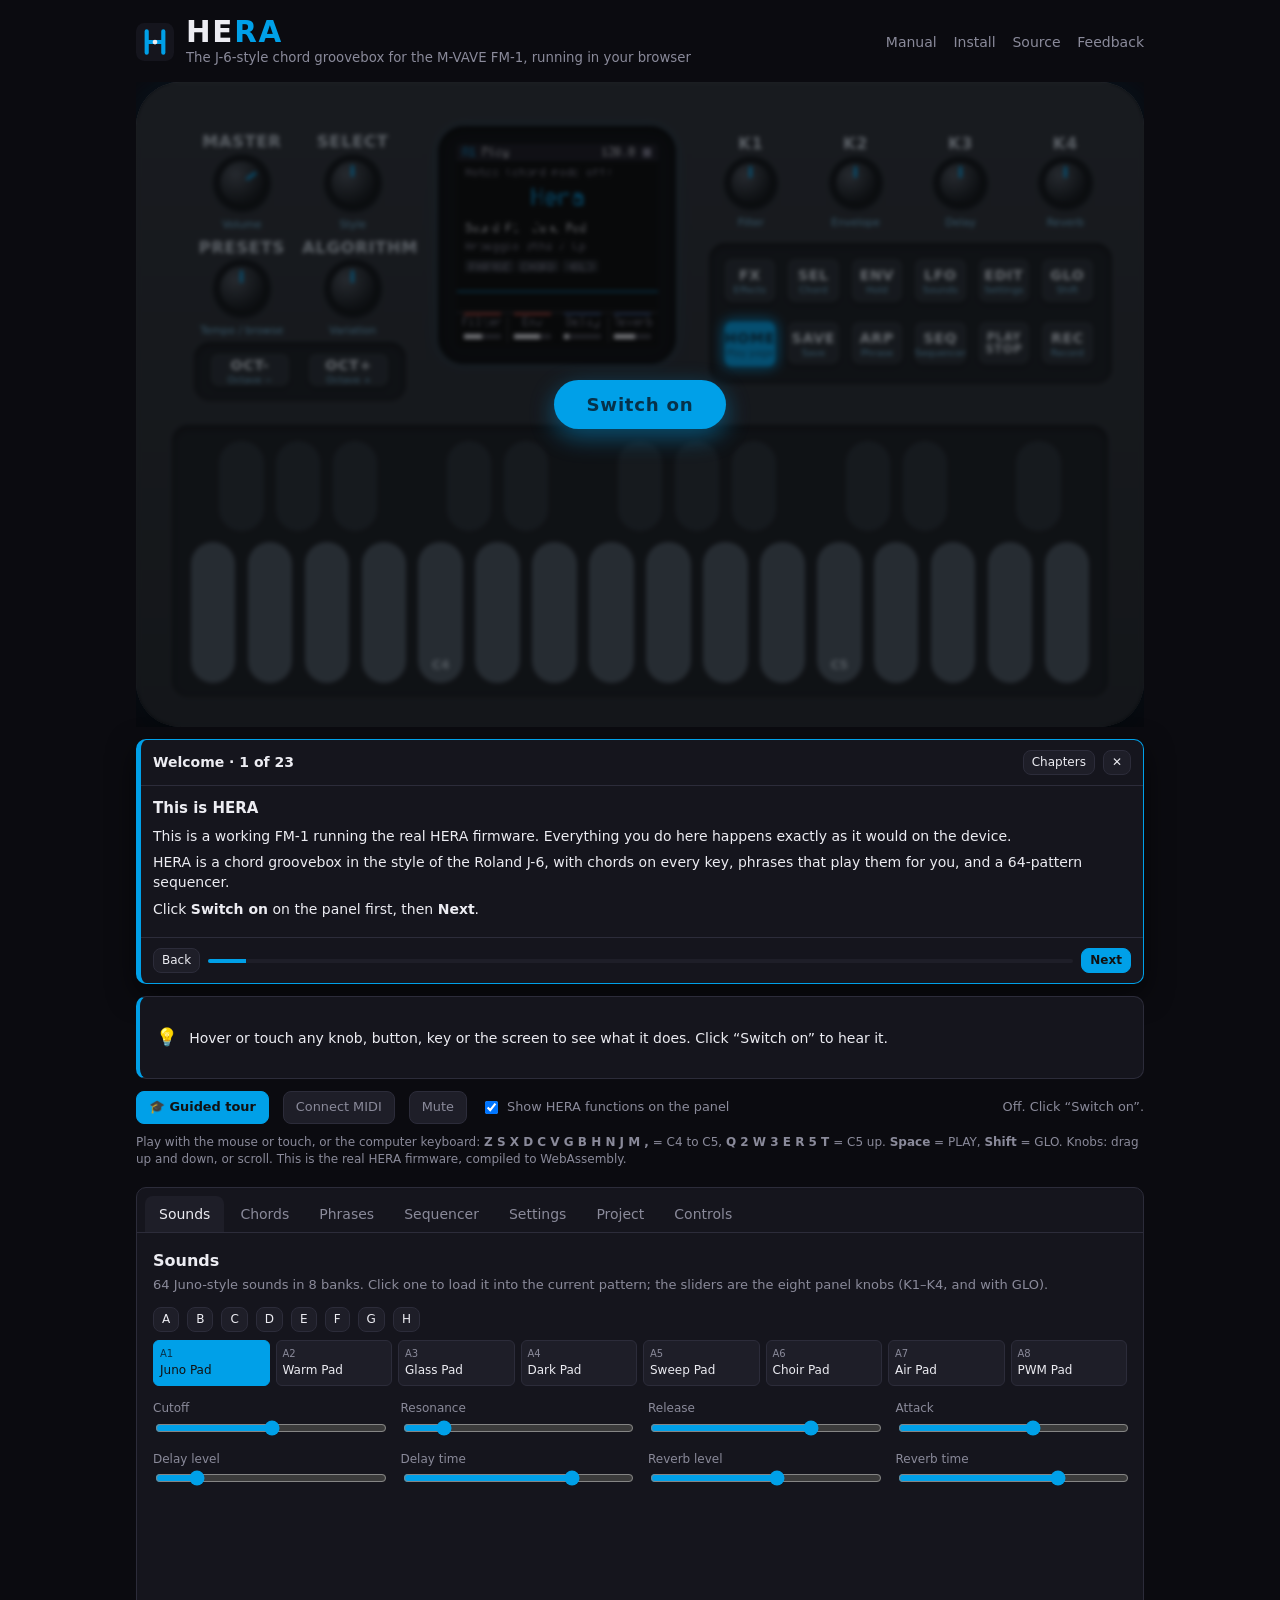
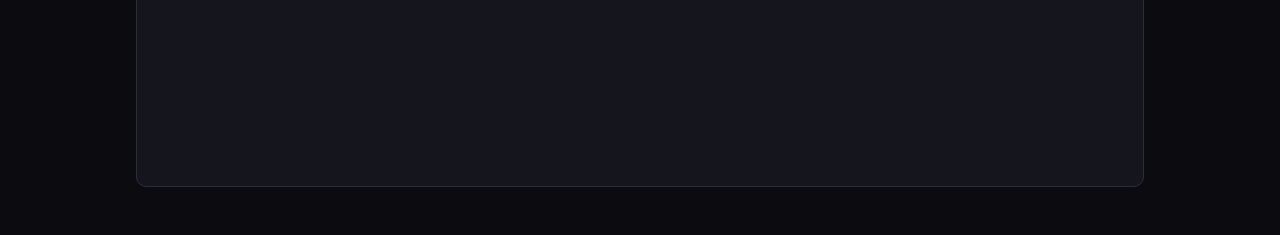
==== web/index.html @ a8ebc261 "Workbench: the hint banner has a fixed height, so the page no longer jumps between one and two lines" ====
<!doctype html>
<html lang="en">
<head>
<meta charset="utf-8">
<meta name="viewport" content="width=device-width, initial-scale=1">
<title>HERA Workbench</title>
<link rel="stylesheet" href="hera.css?v=d8fbde1">
<link rel="stylesheet" href="fm1.css?v=d8fbde1">
</head>
<body>
<main class="wb">
  <header class="site">
    <div class="brand">
      <img src="assets/logo.svg" width="38" height="38" alt="HERA logo">
      <div><h1>HE<span>RA</span></h1><p>The J-6-style chord groovebox for the M-VAVE FM-1, running in your browser</p></div>
    </div>
    <nav aria-label="Navigation">
      <a href="manual.html">Manual</a>
      <a href="install.html">Install</a>
      <a href="https://github.com/benbadio/hera-fm1" target="_blank" rel="noreferrer">Source</a>
      <a href="https://github.com/benbadio/hera-fm1/issues/new/choose" target="_blank" rel="noreferrer">Feedback</a>
    </nav>
  </header>

  <div class="devicebox">
    <div class="fm1" id="device" role="group" aria-label="M-VAVE FM-1, running HERA">
      <div class="start" id="start"><button id="btnStart" type="button">Switch on</button></div>
    </div>
  </div>

<div class="tour" id="tour">
    <div class="th"><b id="tourTitle">Guided tour</b><button class="btn small" id="tourMenu">Chapters</button><button class="btn small" id="tourClose">✕</button></div>
    <div class="tb" id="tourBody"></div>
    <div class="tf"><button class="btn small" id="tourPrev">Back</button><div class="prog"><i id="tourProg"></i></div><button class="btn small acc" id="tourNext">Next</button></div>
  </div>

  <div class="hint-banner" id="hintBanner"><span class="hint-icon">💡</span><span id="hintText"></span></div>

  <div class="bar">
    <button class="btn acc" id="tourBtn" type="button">🎓 Guided tour</button>
    <button class="btn" id="midiBtn" type="button">Connect MIDI</button>
    <button class="btn" id="muteBtn" type="button" aria-pressed="false">Mute</button>
    <label class="chk"><input type="checkbox" id="fnToggle" checked> Show HERA functions on the panel</label>
    <span id="devStatus" role="status">Off. Click “Switch on”.</span>
  </div>
  <p class="keys-help">Play with the mouse or touch, or the computer keyboard: <b>Z S X D C V G B H N J M ,</b> = C4 to C5, <b>Q 2 W 3 E R 5 T</b> = C5 up. <b>Space</b> = PLAY, <b>Shift</b> = GLO. Knobs: drag up and down, or scroll. This is the real HERA firmware, compiled to WebAssembly.</p>

  <section class="editor">
    <div class="tabs" id="tabs">
      <div class="tab on" data-pane="sounds">Sounds</div>
      <div class="tab" data-pane="chords">Chords</div>
      <div class="tab" data-pane="phrases">Phrases</div>
      <div class="tab" data-pane="seq">Sequencer</div>
      <div class="tab" data-pane="settings">Settings</div>
      <div class="tab" data-pane="project">Project</div>
      <div class="tab" data-pane="ref">Controls</div>
    </div>

    <div class="pane on" id="pane-sounds">
      <h2>Sounds</h2>
      <p class="hint">64 Juno-style sounds in 8 banks. Click one to load it into the current pattern; the sliders are the eight panel knobs (K1–K4, and with GLO).</p>
      <div class="toolbar" id="bankTabs"></div>
      <div class="grid8" id="soundGrid"></div>
      <div class="knobs8" id="knobs8"></div>
    </div>

    <div class="pane" id="pane-chords">
      <h2>Chord sets</h2>
      <p class="hint">All 100 J-6 chord sets. Pick a set, then click a chord to hear it (chord mode turns on).</p>
      <div class="toolbar">
        <button class="btn small" id="csPrev">◀</button>
        <select id="csSel"></select>
        <button class="btn small" id="csNext">▶</button>
        <span class="pill" id="csMode">CHORD off</span>
        <button class="btn small" id="csToggle">Chord mode on/off</button>
      </div>
      <div class="chordcards" id="chordCards"></div>
    </div>

    <div class="pane" id="pane-phrases">
      <h2>Phrases</h2>
      <p class="hint">9 styles × 12 variations. Styles 6–9 show the phrase itself, as measured from a J-6 (orange = accent).</p>
      <div class="toolbar">
        <span class="pill" id="phOn">PHRASE off</span>
        <button class="btn small" id="phToggle">Phrase on/off</button>
        <label>Held notes <select id="phSize"><option>1</option><option>2</option><option selected>3</option><option>4</option></select></label>
        <button class="btn small acc" id="phTry">Audition (C–E–G, 2 bars)</button>
      </div>
      <div class="stylelist" id="styleList"></div>
      <div class="varlist" id="varList"></div>
      <div class="roll" id="roll"></div>
    </div>

    <div class="pane" id="pane-seq">
      <h2>Sequencer</h2>
      <p class="hint">The current pattern's 64 steps. Click a step to edit it on the device (then play keys to enter notes, SEQ to finish).</p>
      <div class="toolbar">
        <button class="btn small acc" id="sqPlay">▶ / ■</button>
        <button class="btn small" id="sqRec">● REC</button>
        <button class="btn small" id="sqStop">Full stop</button>
        <label>Pattern <select id="patSel"></select></label>
        <label>Tempo <input type="number" id="tempo" min="40" max="300" step="0.1" style="width:80px"></label>
        <label>Last step <input type="number" id="last" min="1" max="64" style="width:60px"></label>
        <button class="btn small" id="sqSave">Save pattern</button>
        <button class="btn small" id="sqClear">Clear pattern</button>
      </div>
      <div class="steps" id="steps"></div>
    </div>

    <div class="pane" id="pane-settings">
      <h2>Settings</h2>
      <p class="hint">The same list as the device's settings page (EDIT).</p>
      <div class="setlist" id="setList"></div>
    </div>

    <div class="pane" id="pane-project">
      <h2>Project</h2>
      <p class="hint">The 64 patterns and the settings. Saved in this browser, or as a file.</p>
      <div class="toolbar">
        <button class="btn" id="prSave">Save in this browser</button>
        <button class="btn" id="prLoad">Load from this browser</button>
        <button class="btn" id="prExport">Export file (.hera)</button>
        <label class="btn">Import file<input type="file" id="prImport" accept=".hera" hidden></label>
        <button class="btn" id="prReset">Factory reset</button>
      </div>
      <div class="log" id="prLog">Nothing saved yet.</div>
      <h2 style="margin-top:18px">MIDI</h2>
      <p class="hint">Play the browser HERA from a MIDI keyboard, and send its notes and clock to another app or synth.</p>
      <div class="toolbar">
        <label>In <select id="midiIn"><option value="">(none)</option></select></label>
        <label>Out <select id="midiOut"><option value="">(none)</option></select></label>
      </div>
      <div class="log" id="midiLog">MIDI not connected.</div>
    </div>

    <div class="pane" id="pane-ref">
      <h2>Controls</h2>
      <p class="hint">Every control on the FM-1, as HERA uses it.</p>
      <table class="ref" id="refTable"></table>
    </div>
  </section>
</main>


<script type="module" src="hera.js?v=d8fbde1"></script>
</body>
</html>
---- web/hera.css ----
/* SPDX-License-Identifier: GPL-3.0-only */
:root {
  --bg: #0b0b10; --panel: #15151d; --panel2: #1e1e28; --line: #2c2c3a; --dim: #8a8a9a; --txt: #ececf2;
  --acc: #00a0e8; --accd: #344c84; --ok: #d8c05c; --rec: #c43e30;
  /* the J-6's blue leads; the rest are the Juno-60 panel's section and button colours */
  --jblue: #4a6298; --jred: #c43e30; --jyel: #d8c05c; --jorg: #d88010; --jcream: #d8d0a8; --key-w: #d8d8de; --key-b: #16161c;
  --radius: 10px;
}
* { box-sizing: border-box; }
html, body { margin: 0; background: var(--bg); color: var(--txt); font: 14px/1.45 system-ui, -apple-system, "Segoe UI", sans-serif; }
a { color: var(--acc); }
button { font: inherit; color: inherit; }
header.top { display: flex; align-items: center; gap: 12px; padding: 10px 16px; border-bottom: 1px solid var(--line); background: var(--panel); position: sticky; top: 0; z-index: 20; flex-wrap: wrap; }
header.top h1 { font-size: 18px; margin: 0; letter-spacing: 2px; }
header.top h1 span { color: var(--acc); }
header.top .sub { color: var(--dim); font-size: 12px; }
header.top .spacer { flex: 1; }
.btn { background: var(--panel2); border: 1px solid var(--line); border-radius: 8px; padding: 6px 12px; cursor: pointer; }
.btn:hover { border-color: var(--acc); }
.btn.acc { background: var(--acc); color: #111; border-color: var(--acc); font-weight: 600; }
.btn.small { padding: 3px 8px; font-size: 12px; }
.pill { display: inline-block; padding: 1px 8px; border-radius: 9px; background: var(--panel2); color: var(--dim); font-size: 12px; }
.pill.on { background: var(--ok); color: #111; }

/* ---- the editor ---- */
.editor { background: var(--panel); border: 1px solid var(--line); border-radius: var(--radius); min-height: 600px; }
.tabs { display: flex; gap: 2px; padding: 8px 8px 0; border-bottom: 1px solid var(--line); flex-wrap: wrap; }
.tab { padding: 8px 14px; cursor: pointer; border-radius: 8px 8px 0 0; color: var(--dim); }
.tab.on { background: var(--panel2); color: var(--txt); }
.pane { display: none; padding: 16px; }
.pane.on { display: block; }
.pane h2 { margin: 0 0 4px; font-size: 16px; }
.pane p.hint { color: var(--dim); margin: 0 0 12px; font-size: 13px; }
.grid8 { display: grid; grid-template-columns: repeat(8, 1fr); gap: 6px; }
.cell { background: var(--panel2); border: 1px solid var(--line); border-radius: 6px; padding: 6px; cursor: pointer; font-size: 12px; min-height: 34px; }
.cell:hover { border-color: var(--acc); }
.cell.on { background: var(--acc); color: #111; border-color: var(--acc); }
.cell.play { box-shadow: inset 0 0 0 2px var(--ok); }
.cell.off { opacity: .35; }
.cell .n { color: var(--dim); font-size: 10px; }
.cell.on .n { color: #06324a; }
.knobs8 { display: grid; grid-template-columns: repeat(4, 1fr); gap: 10px 16px; margin-top: 14px; }
.knobs8 label { font-size: 12px; color: var(--dim); display: block; }
.knobs8 input { width: 100%; accent-color: var(--acc); }
.chordcards { display: grid; grid-template-columns: repeat(6, 1fr); gap: 8px; margin-top: 12px; }
.ccard { background: var(--panel2); border: 1px solid var(--line); border-radius: 8px; padding: 8px; cursor: pointer; text-align: center; }
.ccard.black { background: #101016; }
.ccard.on { border-color: var(--acc); box-shadow: 0 0 0 1px var(--acc); }
.ccard .k { font-size: 11px; color: var(--dim); }
.ccard .c { font-size: 15px; font-weight: 600; margin: 2px 0; }
.ccard .nn { font-size: 10px; color: var(--dim); }
select, input[type=number] { background: var(--panel2); color: var(--txt); border: 1px solid var(--line); border-radius: 6px; padding: 5px 8px; font: inherit; }
.roll { background: var(--panel2); border-radius: 8px; height: 110px; position: relative; overflow: hidden; margin-top: 10px; }
.roll .ev { position: absolute; height: 18px; border-radius: 3px; background: var(--txt); }
.roll .ev.acc { background: var(--jorg); }
.roll .beat { position: absolute; top: 0; bottom: 0; width: 1px; background: var(--line); }
.stylelist { display: grid; grid-template-columns: repeat(3, 1fr); gap: 6px; }
.varlist { display: grid; grid-template-columns: repeat(4, 1fr); gap: 6px; margin-top: 10px; }
.steps { display: grid; grid-template-columns: repeat(16, 1fr); gap: 4px; margin-top: 10px; }
.steps .cell { min-height: 46px; padding: 3px; text-align: center; font-size: 11px; }
.setlist { display: grid; grid-template-columns: 1fr auto; gap: 4px 12px; align-items: center; max-width: 520px; }
.setlist .grp { grid-column: 1 / -1; color: var(--jcream); font-size: 12px; letter-spacing: 1px; margin-top: 10px; }
.setlist .val { display: flex; gap: 6px; align-items: center; }
.setlist .val b { min-width: 120px; text-align: right; font-weight: 500; }
.toolbar { display: flex; gap: 8px; flex-wrap: wrap; align-items: center; margin-bottom: 8px; }
.log { font: 12px ui-monospace, Menlo, monospace; color: var(--dim); background: var(--panel2); border-radius: 6px; padding: 8px; max-height: 140px; overflow: auto; }

/* ---- the tour ---- */
.tour { margin: 12px 0; background: var(--panel); border: 1px solid var(--acc); border-left-width: 5px; border-radius: 10px; box-shadow: 0 10px 28px #0009; display: none; }
.tour.on { display: block; }
.tour .th { display: flex; align-items: center; gap: 8px; padding: 10px 12px; border-bottom: 1px solid var(--line); }
.tour .th b { flex: 1; }
.tour .tb { padding: 12px; }
.tour .tb h3 { margin: 0 0 6px; font-size: 15px; }
.tour .tb p { margin: 6px 0; }
.tour .tb kbd { background: var(--panel2); border: 1px solid var(--line); border-radius: 4px; padding: 0 5px; font-size: 12px; }
.tour .tf { display: flex; gap: 8px; align-items: center; padding: 10px 12px; border-top: 1px solid var(--line); }
.tour .tf .prog { flex: 1; height: 4px; background: var(--panel2); border-radius: 2px; overflow: hidden; }
.tour .tf .prog i { display: block; height: 100%; background: var(--acc); }
.tour .done { color: var(--jyel); font-weight: 600; }
.chapters { display: grid; grid-template-columns: 1fr 1fr; gap: 4px; margin-top: 8px; }
.chapters button { text-align: left; background: var(--panel2); border: 1px solid var(--line); border-radius: 6px; padding: 4px 6px; font-size: 12px; cursor: pointer; }
.chapters button.ok { border-color: var(--jyel); }
table.ref { border-collapse: collapse; width: 100%; font-size: 13px; }
table.ref td, table.ref th { border-bottom: 1px solid var(--line); padding: 6px 8px; text-align: left; vertical-align: top; }
table.ref th { color: var(--acc); font-weight: 600; }

/* Juno-60 section bars over the panel knobs: VCF/ENV red for the filter and envelope, chorus blue for the effects */
#enc2 .label, #enc3 .label { border-top: 3px solid var(--jred); padding-top: 2px; }
#enc4 .label, #enc5 .label { border-top: 3px solid var(--jblue); padding-top: 2px; }
.ccard.on { border-color: var(--acc); }

/* ---- the Workbench page ---- */
main.wb { max-width: 1040px; margin: 0 auto; padding: 16px 16px 48px; }
header.site { display: flex; flex-wrap: wrap; align-items: center; gap: .4rem 1.2rem; margin: 0 0 14px; }
header.site .brand { display: flex; align-items: center; gap: 12px; }
header.site h1 { font-size: 2.1rem; line-height: 1.1; margin: 0; letter-spacing: .06em; }
header.site h1 span { color: var(--acc); }
header.site p { margin: 0; color: var(--dim); font-size: .95rem; }
header.site nav { margin-left: auto; display: flex; gap: 1.2rem; }
header.site nav a { color: var(--dim); text-decoration: none; font-weight: 500; }
header.site nav a:hover { color: var(--acc); }
.hint-banner { display: flex; align-items: center; gap: .8rem; background: var(--panel); border: 1px solid var(--line); border-left: 4px solid var(--acc); border-radius: 10px; padding: 11px 16px; margin: 12px 0; height: calc(3 * 1.45em + 22px); overflow: hidden; }   /* a fixed height: three lines, so a longer hint never moves the page */
.hint-icon { font-size: 1.25rem; flex-shrink: 0; }
.bar { display: flex; flex-wrap: wrap; gap: .5rem 1rem; align-items: center; color: var(--dim); font-size: .92rem; }
.bar .chk { display: inline-flex; gap: 6px; align-items: center; cursor: pointer; }
.bar #devStatus { margin-left: auto; font-variant-numeric: tabular-nums; }
.btn[aria-pressed="true"] { background: var(--acc); color: #06324a; border-color: var(--acc); font-weight: 600; }
.keys-help { color: var(--dim); font-size: 12px; margin: 10px 0 18px; }
@media (max-width: 700px) { header.site nav { margin-left: 0; } }
@media (max-width: 700px) { .hint-banner { height: calc(6 * 1.45em + 22px); } }
---- web/fm1.css ----
/* SPDX-License-Identifier: GPL-3.0-only */
/* The virtual FM-1: the faceplate in the real layout (1000 x 640 units, scaled to the page width).
   Every size is in container units (1 unit = 0.1cqw), so text and controls scale together. */
.devicebox { overflow-x: auto; overscroll-behavior-x: contain; }
.fm1 { position: relative; width: 100%; min-width: 640px; aspect-ratio: 1000 / 640; container-type: inline-size;
  background: linear-gradient(180deg, #2c3037, #22252b); border-radius: 4.4% / 6.9%; user-select: none; -webkit-user-select: none;
  -webkit-touch-callout: none; touch-action: manipulation;
  box-shadow: 0 18px 50px #000c, 0 0 35px #00a0e81f, inset 0 1px 2px #ffffff14; }
.fm1 > * { position: absolute; }
.fm1 .tray { background: #181b20; border-radius: 1.6cqw; box-shadow: inset 0 .2cqw .6cqw #0009; }
.fm1 .bezel { background: #0a0c0f; border-radius: 2.6cqw; box-shadow: inset 0 .2cqw .8cqw #000, 0 0 1.6cqw #00a0e81f; }
.fm1 canvas#screen { width: 20cqw; height: 20cqw; image-rendering: pixelated; background: #000; border-radius: .4cqw; display: block; }
.fm1 .hw { font: 600 1.6cqw/1 "Barlow Semi Condensed", "Arial Narrow", system-ui, sans-serif; letter-spacing: .05em; color: #c4cdd8; text-align: center; white-space: nowrap; pointer-events: none; }
.fm1 .fn { font: 500 1.05cqw/1 system-ui, sans-serif; color: #6fb6dc; text-align: center; white-space: nowrap; pointer-events: none; }
.fm1.nofn .fn { display: none; }
.fm1 .knob { cursor: ns-resize; touch-action: none; border-radius: 50%; background: radial-gradient(circle at 35% 30%, #4a505a, #14171b 70%); border: .2cqw solid #0a0c0f; box-shadow: 0 0 0 .5cqw #101317, 0 .3cqw .6cqw #000a; }
.fm1 .knob::after { content: ""; position: absolute; left: 50%; top: 9%; width: .3cqw; height: 28%; margin-left: -.15cqw; background: var(--acc); border-radius: .2cqw; transform: rotate(var(--rot, 0deg)); transform-origin: 50% 146%; }
.fm1 .cap { position: absolute; inset: 0; border-radius: .9cqw; background: #272c33; border: .15cqw solid #0a0c0f; cursor: pointer; touch-action: none;
  box-shadow: inset 0 -.3cqw 0 #0006; display: flex; flex-direction: column; align-items: center; justify-content: center; gap: .3cqw; }
.fm1 .cap .hw { color: #d7dee7; font-size: 1.4cqw; }
.fm1 .cap .fn { font-size: .95cqw; }
.fm1 .cap.two .hw { font-size: 1.15cqw; }
.fm1 .cap.lit { background: var(--acc); box-shadow: 0 0 1.2cqw var(--acc); }
.fm1 .cap.lit .hw { color: #06324a; } .fm1 .cap.lit .fn { color: #0b4d70; }
.fm1 .cap.down { transform: translateY(.1cqw); box-shadow: none; filter: brightness(1.2); }
.fm1 .key { position: absolute; cursor: pointer; touch-action: none; }
.fm1 .key.w { background: #4a5560; border-radius: 2.2cqw; }
.fm1 .key.b { background: #262d34; border-radius: 2.2cqw; z-index: 2; }
.fm1 .key.w.lit { background: #8fd0f0; box-shadow: 0 0 1cqw #00a0e888; } .fm1 .key.b.lit { background: #1c86bd; box-shadow: 0 0 1cqw #00a0e888; }
.fm1 .key.w.down { background: #00a0e8; } .fm1 .key.b.down { background: #48b4ea; }
.fm1 .key .kl { position: absolute; bottom: 1.2cqw; width: 100%; text-align: center; font: 600 1.2cqw/1 system-ui, sans-serif; color: #aebac6; pointer-events: none; }
.fm1 .key.w.lit .kl, .fm1 .key.w.down .kl { color: #06324a; }
.fm1 .tour-target { outline: .35cqw solid var(--acc); outline-offset: .4cqw; animation: pulse 1.2s infinite; }
.start { inset: 0; display: grid; place-items: center; background: #0a0b0d8c; backdrop-filter: blur(2px); border-radius: 4.4% / 6.9%; z-index: 50; }
.start[hidden] { display: none !important; }
.start button { font: 700 1.3rem system-ui, sans-serif; letter-spacing: .04em; padding: .75em 1.8em; border-radius: 999px; border: 0; background: var(--acc); color: #06324a; cursor: pointer; box-shadow: 0 8px 24px #00a0e873; }
.start button:hover { filter: brightness(1.1); }
@container (max-width: 760px) { .fm1 .fn { display: none; } }
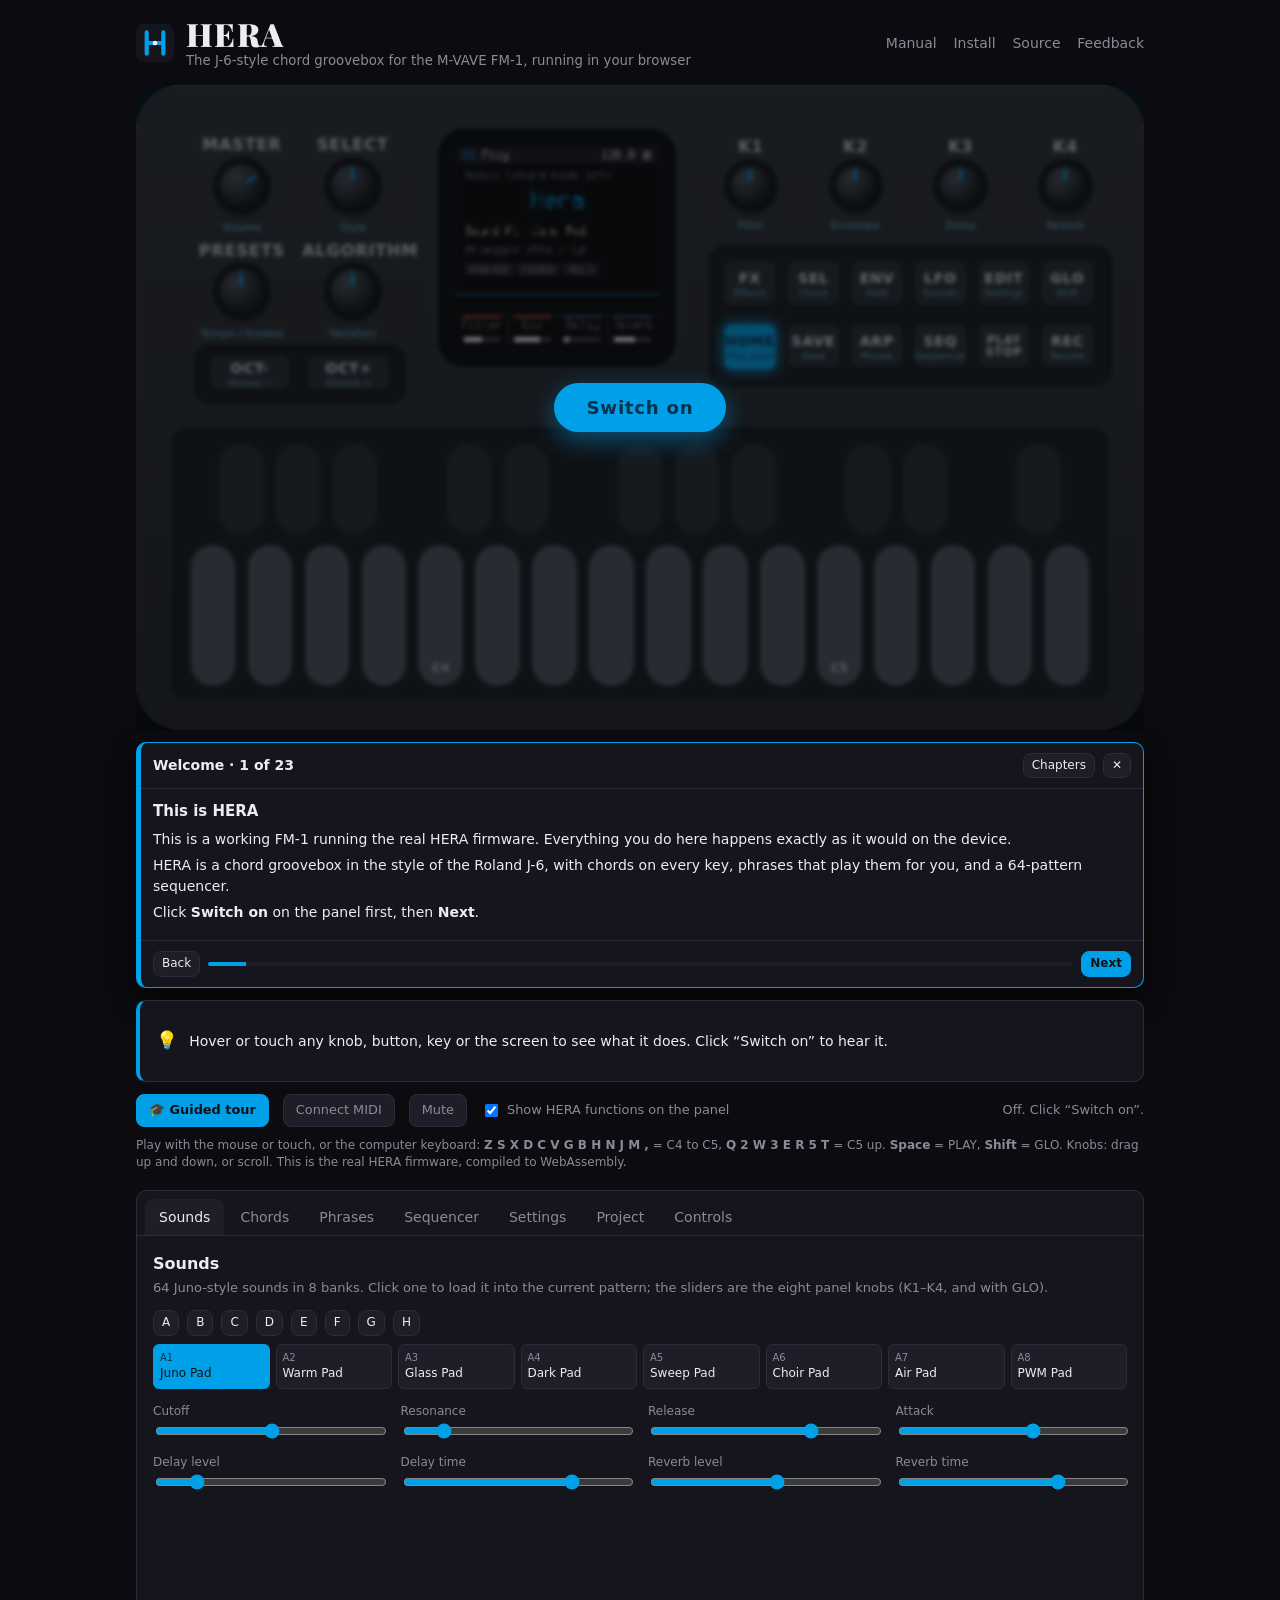
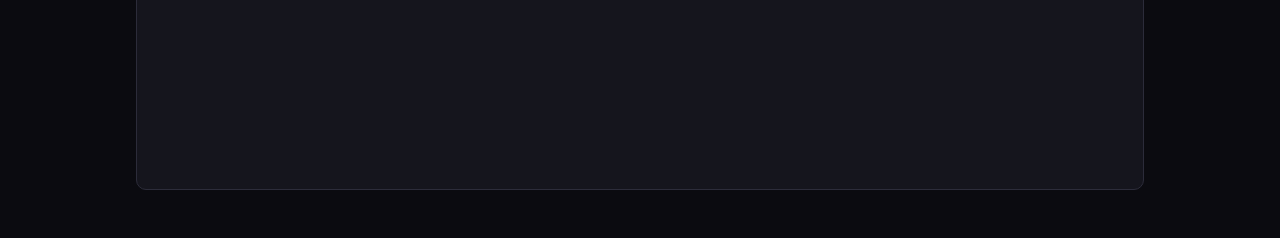
==== commit 81b67bea: "Docs: a user-facing README, GUIDE.md, HERA.md (manual and version history), BUILDING.md, docs/MIDI.m" ====
--- a/web/index.html
+++ b/web/index.html
@@ -4,15 +4,17 @@
 <meta charset="utf-8">
 <meta name="viewport" content="width=device-width, initial-scale=1">
 <title>HERA Workbench</title>
-<link rel="stylesheet" href="hera.css?v=d8fbde1">
-<link rel="stylesheet" href="fm1.css?v=d8fbde1">
+<link rel="preconnect" href="https://fonts.googleapis.com"><link rel="preconnect" href="https://fonts.gstatic.com" crossorigin>
+<link rel="stylesheet" href="https://fonts.googleapis.com/css2?family=Playfair+Display:wght@800;900&display=swap">
+<link rel="stylesheet" href="hera.css?v=09783e1">
+<link rel="stylesheet" href="fm1.css?v=09783e1">
 </head>
 <body>
 <main class="wb">
   <header class="site">
     <div class="brand">
       <img src="assets/logo.svg" width="38" height="38" alt="HERA logo">
-      <div><h1>HE<span>RA</span></h1><p>The J-6-style chord groovebox for the M-VAVE FM-1, running in your browser</p></div>
+      <div><h1>HERA</h1><p>The J-6-style chord groovebox for the M-VAVE FM-1, running in your browser</p></div>
     </div>
     <nav aria-label="Navigation">
       <a href="manual.html">Manual</a>
@@ -142,6 +144,6 @@
 </main>
 
 
-<script type="module" src="hera.js?v=d8fbde1"></script>
+<script type="module" src="hera.js?v=09783e1"></script>
 </body>
 </html>
--- a/web/hera.css
+++ b/web/hera.css
@@ -11,8 +11,7 @@
 a { color: var(--acc); }
 button { font: inherit; color: inherit; }
 header.top { display: flex; align-items: center; gap: 12px; padding: 10px 16px; border-bottom: 1px solid var(--line); background: var(--panel); position: sticky; top: 0; z-index: 20; flex-wrap: wrap; }
-header.top h1 { font-size: 18px; margin: 0; letter-spacing: 2px; }
-header.top h1 span { color: var(--acc); }
+header.top h1 { font-size: 22px; margin: 0; letter-spacing: 1px; }
 header.top .sub { color: var(--dim); font-size: 12px; }
 header.top .spacer { flex: 1; }
 .btn { background: var(--panel2); border: 1px solid var(--line); border-radius: 8px; padding: 6px 12px; cursor: pointer; }
@@ -94,8 +93,7 @@
 main.wb { max-width: 1040px; margin: 0 auto; padding: 16px 16px 48px; }
 header.site { display: flex; flex-wrap: wrap; align-items: center; gap: .4rem 1.2rem; margin: 0 0 14px; }
 header.site .brand { display: flex; align-items: center; gap: 12px; }
-header.site h1 { font-size: 2.1rem; line-height: 1.1; margin: 0; letter-spacing: .06em; }
-header.site h1 span { color: var(--acc); }
+header.site h1 { margin: 0; letter-spacing: .04em; }
 header.site p { margin: 0; color: var(--dim); font-size: .95rem; }
 header.site nav { margin-left: auto; display: flex; gap: 1.2rem; }
 header.site nav a { color: var(--dim); text-decoration: none; font-weight: 500; }
@@ -109,3 +107,7 @@
 .keys-help { color: var(--dim); font-size: 12px; margin: 10px 0 18px; }
 @media (max-width: 700px) { header.site nav { margin-left: 0; } }
 @media (max-width: 700px) { .hint-banner { height: calc(6 * 1.45em + 22px); } }
+
+/* the name: a bold serif, in one colour */
+header.site h1, header.top h1 { font-family: "Playfair Display", Georgia, "Times New Roman", serif; font-weight: 900; color: var(--txt); }
+header.site h1 { font-size: 2.3rem; line-height: 1.1; }
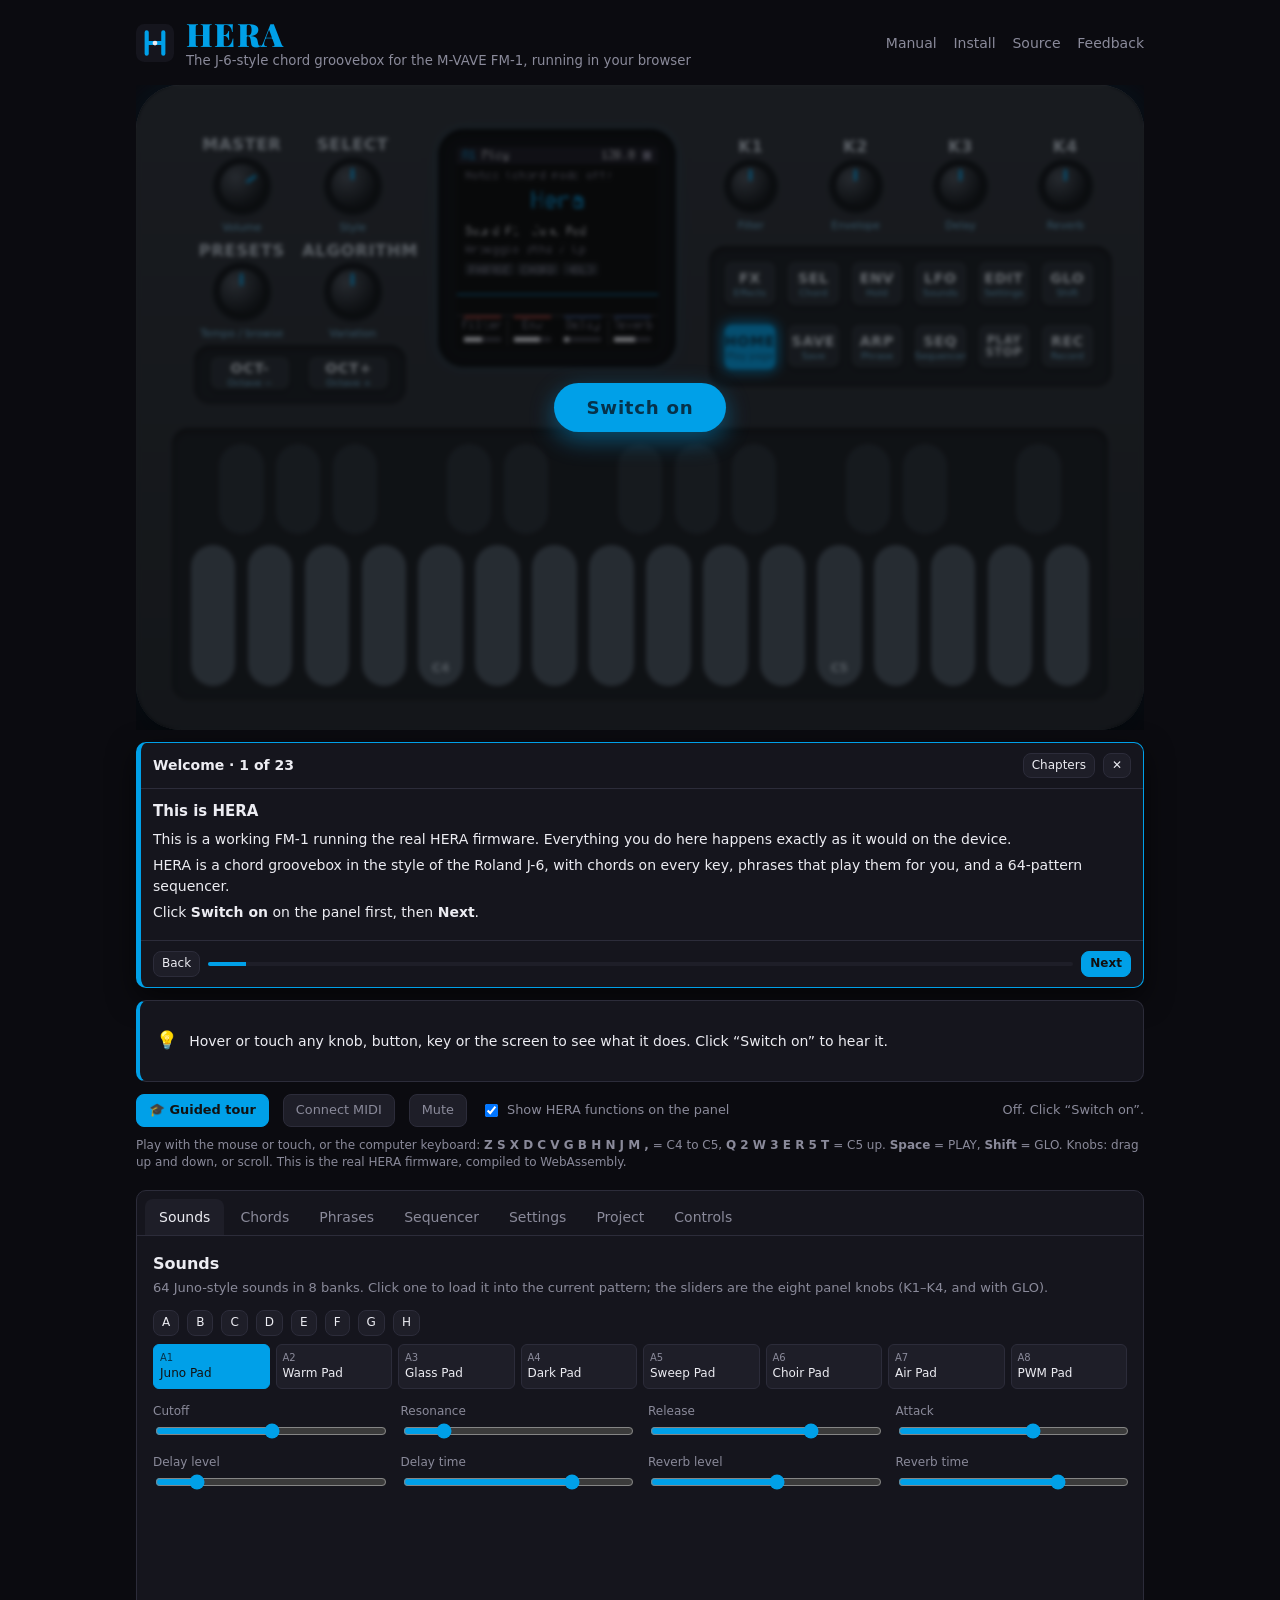
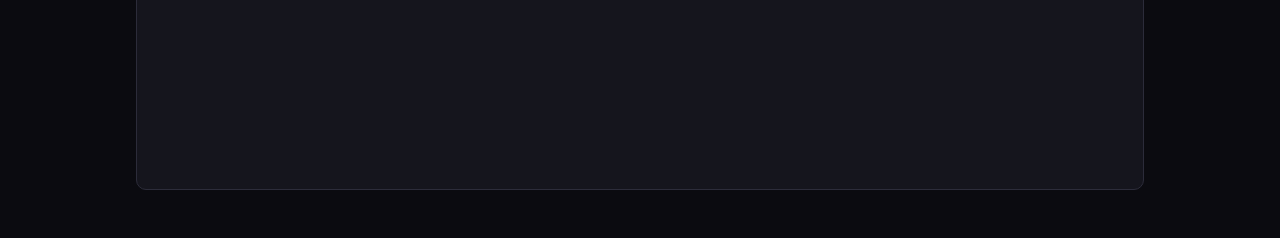
==== commit ae15310d: "HERA 1.0 Co-Authored-By: Claude Sonnet 5.5 <noreply@anthropic.com>" ====
--- a/web/index.html
+++ b/web/index.html
@@ -6,8 +6,8 @@
 <title>HERA Workbench</title>
 <link rel="preconnect" href="https://fonts.googleapis.com"><link rel="preconnect" href="https://fonts.gstatic.com" crossorigin>
 <link rel="stylesheet" href="https://fonts.googleapis.com/css2?family=Playfair+Display:wght@800;900&display=swap">
-<link rel="stylesheet" href="hera.css?v=09783e1">
-<link rel="stylesheet" href="fm1.css?v=09783e1">
+<link rel="stylesheet" href="hera.css?v=81b67be">
+<link rel="stylesheet" href="fm1.css?v=81b67be">
 </head>
 <body>
 <main class="wb">
@@ -144,6 +144,6 @@
 </main>
 
 
-<script type="module" src="hera.js?v=09783e1"></script>
+<script type="module" src="hera.js?v=81b67be"></script>
 </body>
 </html>
--- a/web/hera.css
+++ b/web/hera.css
@@ -109,5 +109,5 @@
 @media (max-width: 700px) { .hint-banner { height: calc(6 * 1.45em + 22px); } }
 
 /* the name: a bold serif, in one colour */
-header.site h1, header.top h1 { font-family: "Playfair Display", Georgia, "Times New Roman", serif; font-weight: 900; color: var(--txt); }
+header.site h1, header.top h1 { font-family: "Playfair Display", Georgia, "Times New Roman", serif; font-weight: 900; color: var(--acc); }
 header.site h1 { font-size: 2.3rem; line-height: 1.1; }
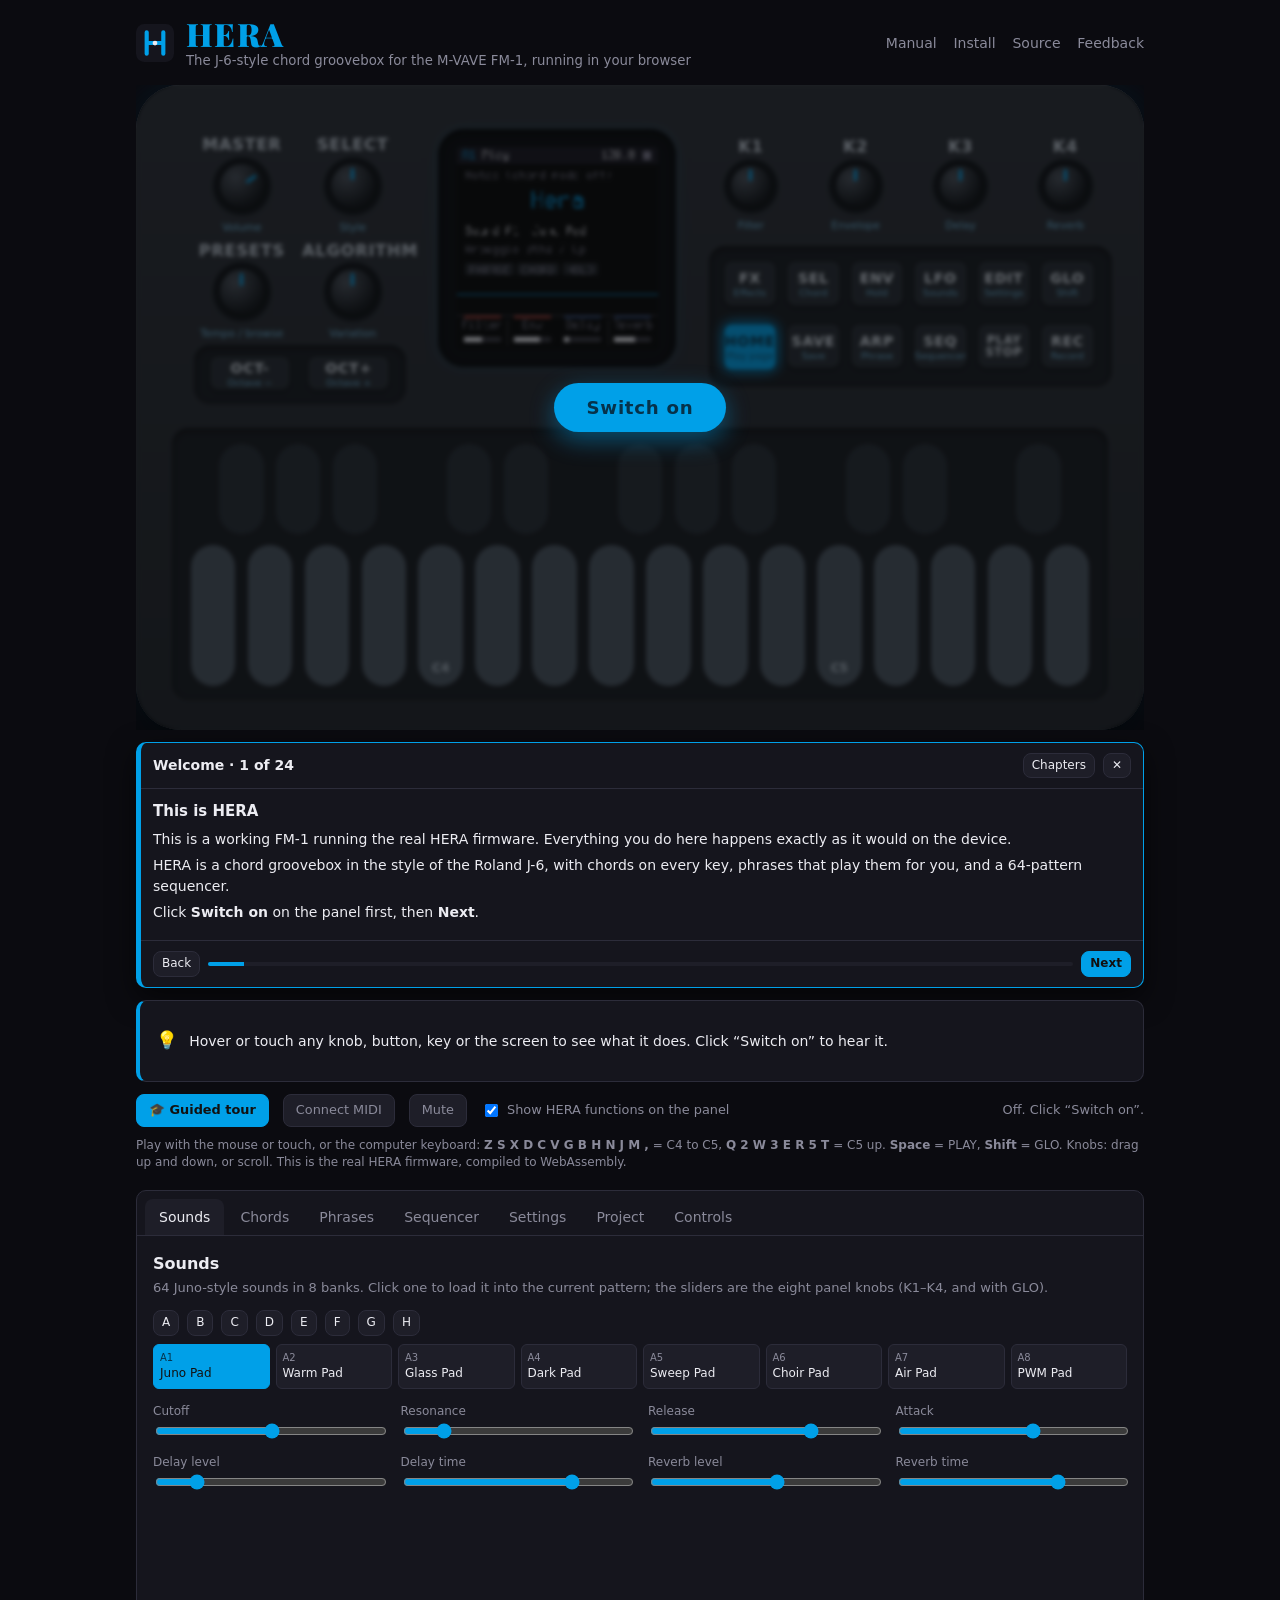
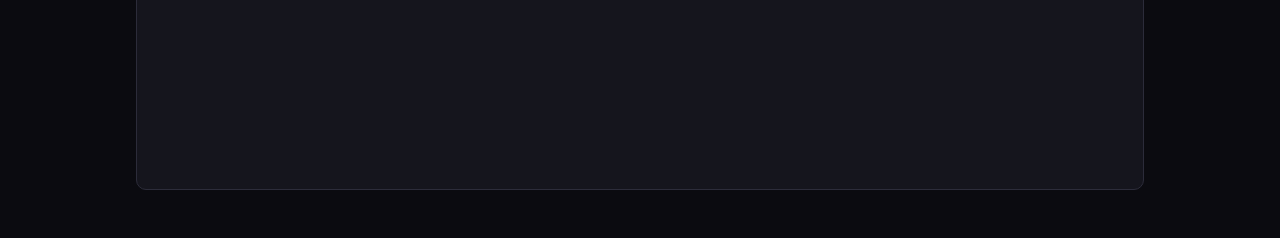
==== commit 89e3447d: "Settings: Clear pattern and Factory reset (hold SAVE to confirm); Workbench, guide, manual and tour " ====
--- a/web/index.html
+++ b/web/index.html
@@ -6,8 +6,8 @@
 <title>HERA Workbench</title>
 <link rel="preconnect" href="https://fonts.googleapis.com"><link rel="preconnect" href="https://fonts.gstatic.com" crossorigin>
 <link rel="stylesheet" href="https://fonts.googleapis.com/css2?family=Playfair+Display:wght@800;900&display=swap">
-<link rel="stylesheet" href="hera.css?v=81b67be">
-<link rel="stylesheet" href="fm1.css?v=81b67be">
+<link rel="stylesheet" href="hera.css?v=32e1542">
+<link rel="stylesheet" href="fm1.css?v=32e1542">
 </head>
 <body>
 <main class="wb">
@@ -111,8 +111,14 @@
 
     <div class="pane" id="pane-settings">
       <h2>Settings</h2>
-      <p class="hint">The same list as the device's settings page (EDIT).</p>
+      <p class="hint">The same list as the device's settings page (EDIT). On the device, Clear pattern and Factory reset are at the bottom of that page: choose one with PRESETS and hold SAVE.</p>
       <div class="setlist" id="setList"></div>
+      <h2 style="margin-top:18px">Reset</h2>
+      <div class="toolbar">
+        <button class="btn" id="setClear">Clear this pattern</button>
+        <button class="btn" id="setFactory">Factory reset</button>
+      </div>
+      <p class="hint">Clear pattern empties the steps of the current pattern (its sound, tempo and settings stay). Factory reset erases all 64 patterns and the settings, here in the browser's FM-1 memory.</p>
     </div>
 
     <div class="pane" id="pane-project">
@@ -144,6 +150,6 @@
 </main>
 
 
-<script type="module" src="hera.js?v=81b67be"></script>
+<script type="module" src="hera.js?v=32e1542"></script>
 </body>
 </html>
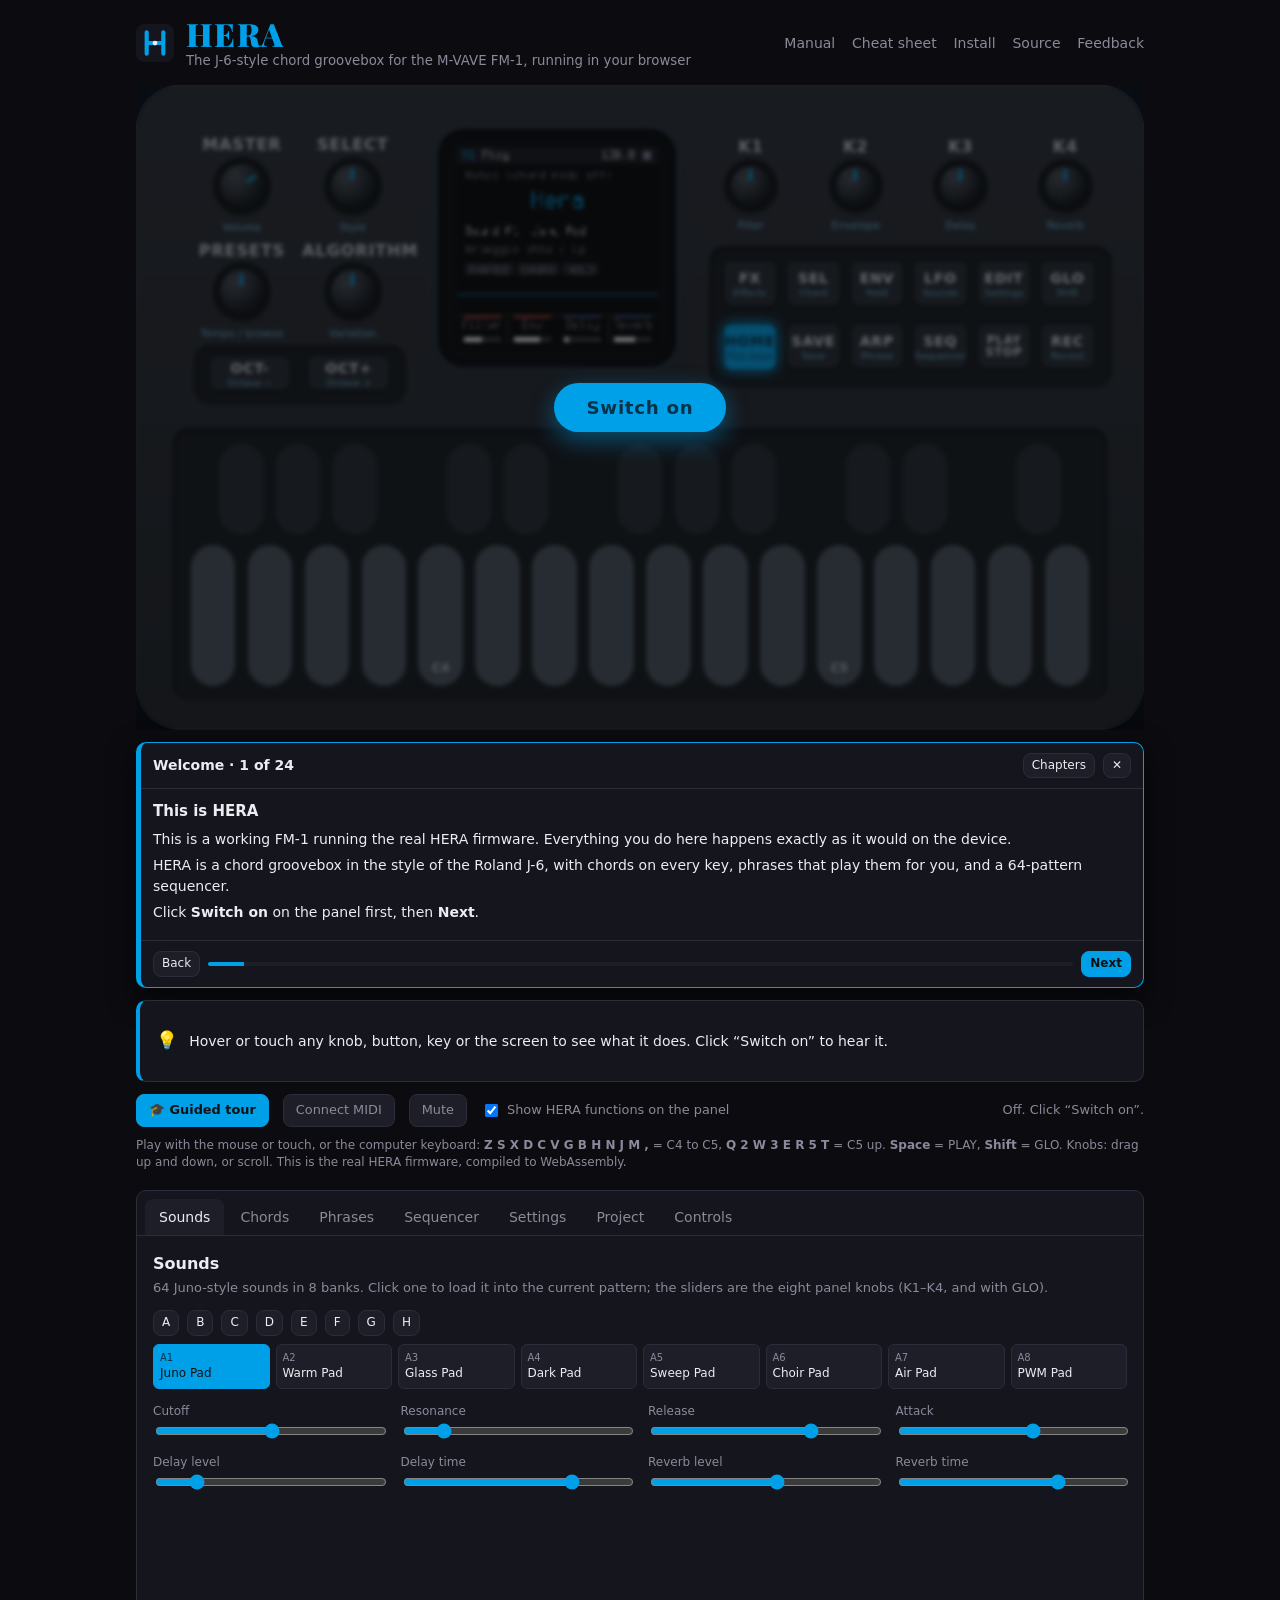
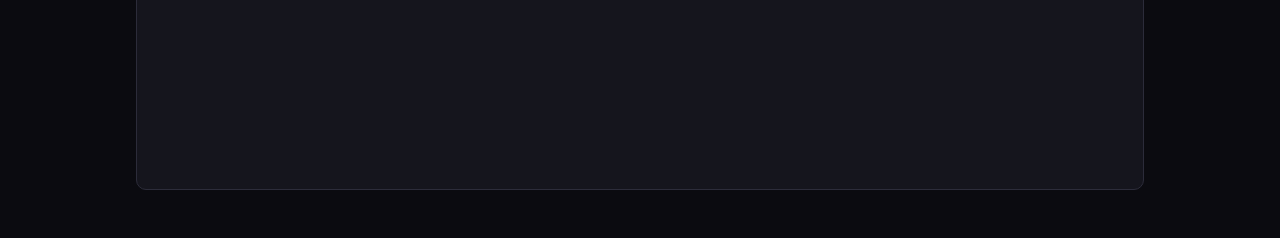
==== commit 09b1e3eb: "A one-page cheat sheet (printable), linked from the Workbench, README and manual Co-Authored-By: Cla" ====
--- a/web/index.html
+++ b/web/index.html
@@ -6,8 +6,8 @@
 <title>HERA Workbench</title>
 <link rel="preconnect" href="https://fonts.googleapis.com"><link rel="preconnect" href="https://fonts.gstatic.com" crossorigin>
 <link rel="stylesheet" href="https://fonts.googleapis.com/css2?family=Playfair+Display:wght@800;900&display=swap">
-<link rel="stylesheet" href="hera.css?v=32e1542">
-<link rel="stylesheet" href="fm1.css?v=32e1542">
+<link rel="stylesheet" href="hera.css?v=2c99af2">
+<link rel="stylesheet" href="fm1.css?v=2c99af2">
 </head>
 <body>
 <main class="wb">
@@ -18,6 +18,7 @@
     </div>
     <nav aria-label="Navigation">
       <a href="manual.html">Manual</a>
+      <a href="cheatsheet.html">Cheat sheet</a>
       <a href="install.html">Install</a>
       <a href="https://github.com/benbadio/hera-fm1" target="_blank" rel="noreferrer">Source</a>
       <a href="https://github.com/benbadio/hera-fm1/issues/new/choose" target="_blank" rel="noreferrer">Feedback</a>
@@ -150,6 +151,6 @@
 </main>
 
 
-<script type="module" src="hera.js?v=32e1542"></script>
+<script type="module" src="hera.js?v=2c99af2"></script>
 </body>
 </html>
